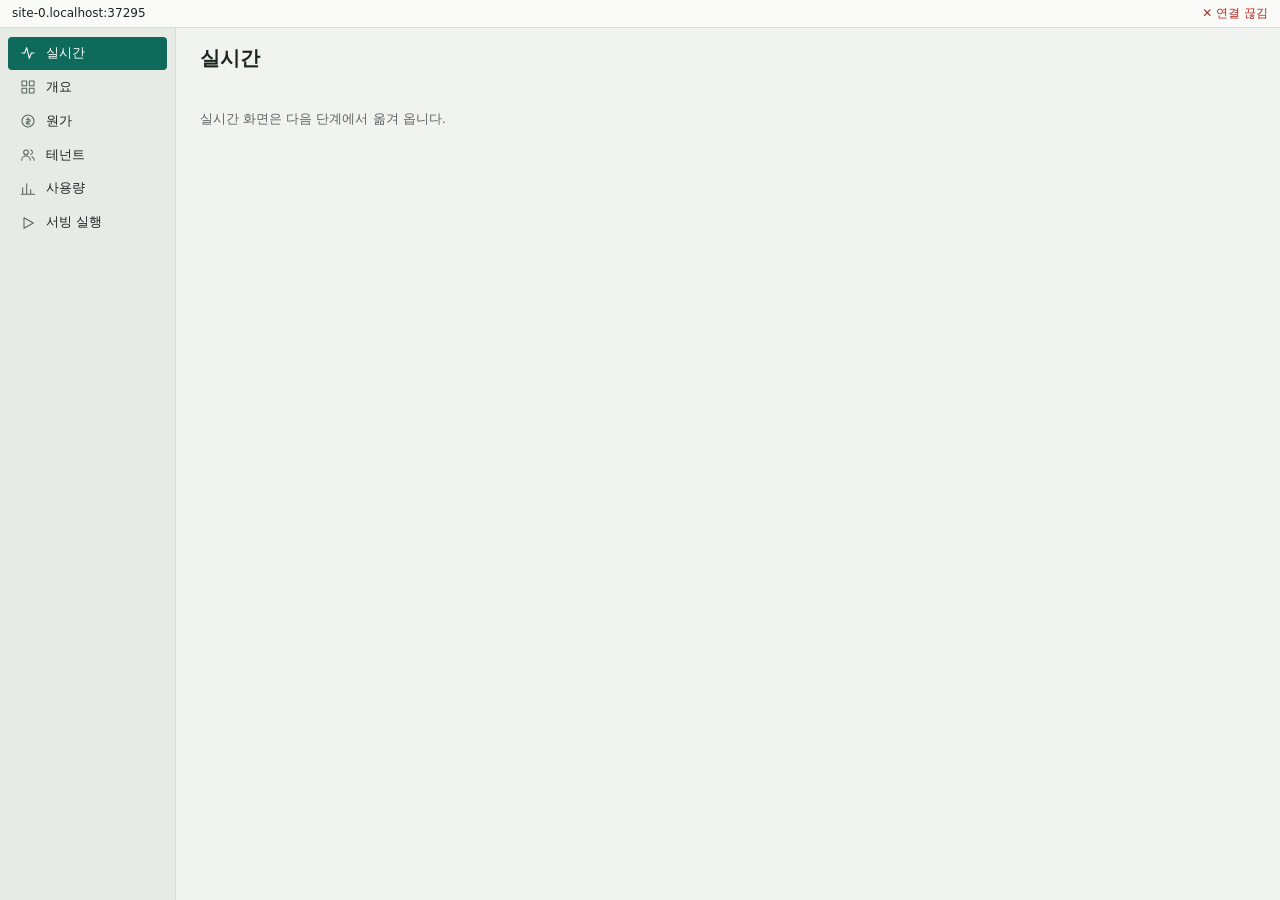
==== desktop/web/index.html @ 363f0474 "Add the desktop app skeleton and connection screen Co-Authored-By: Claude Opus 5.5 <noreply@anthropi" ====
<!doctype html>
<html lang="ko">
<head>
<meta charset="utf-8">
<meta name="viewport" content="width=device-width, initial-scale=1">
<title>ttalkkak 콘솔</title>
<link rel="stylesheet" href="app.css">
</head>
<body>
<div class="app">
  <header class="statusbar">
    <span class="server" id="server"></span>
    <span class="chip" id="chip" hidden></span>
    <span class="spacer"></span>
    <span class="conn" id="conn" data-state="warn">▲ 연결 확인 중</span>
  </header>
  <nav class="sidebar" id="nav" aria-label="화면"></nav>
  <main>
    <section class="panel" id="panel-live"><h1>실시간</h1><p class="empty">실시간 화면은 다음 단계에서 옮겨 옵니다.</p></section>
    <section class="panel" id="panel-overview" hidden><h1>개요</h1><p class="empty">다음 단계에서 옮겨 옵니다.</p></section>
    <section class="panel" id="panel-cost" hidden><h1>원가</h1><p class="empty">다음 단계에서 옮겨 옵니다.</p></section>
    <section class="panel" id="panel-tenants" hidden><h1>테넌트</h1><p class="empty">다음 단계에서 옮겨 옵니다.</p></section>
    <section class="panel" id="panel-usage" hidden><h1>사용량</h1><p class="empty">다음 단계에서 옮겨 옵니다.</p></section>
    <section class="panel" id="panel-runs" hidden><h1>서빙 실행</h1><p class="empty">다음 단계에서 옮겨 옵니다.</p></section>
  </main>
</div>
<script src="app.js"></script>
</body>
</html>
---- desktop/web/app.css ----
:root {
  color-scheme: light dark;
  --bg: #f1f3f0;
  --panel: #fafbf9;
  --side: #e7ebe6;
  --ink: #1b2421;
  --mut: #5a6661;
  --line: #d6dcd6;
  --line-strong: #b9c2bb;
  --accent: #0e6b5b;
  --accent-ink: #ffffff;
  --accent-soft: #dcece7;
  --ok: #1b7a3d;
  --warn: #8f5b00;
  --bad: #b3261e;
  --ok-soft: #e0f1e5;
  --warn-soft: #f6ead2;
  --bad-soft: #f8e1df;
  --sp-1: 4px;
  --sp-2: 8px;
  --sp-3: 12px;
  --sp-4: 16px;
  --sp-5: 24px;
  --radius: 4px;
  --font: system-ui, -apple-system, "Segoe UI", "Apple SD Gothic Neo", "Malgun Gothic",
    "Noto Sans KR", sans-serif;
  --mono: ui-monospace, "SF Mono", Menlo, Consolas, monospace;
  --fs-s: 12px;
  --fs-m: 13px;
  --fs-l: 16px;
  --fs-xl: 20px;
  --side-w: 176px;
  --status-h: 28px;
}
:root[data-theme="dark"] {
  color-scheme: dark;
}
@media (prefers-color-scheme: dark) {
  :root:not([data-theme="light"]) {
    --bg: #101413;
    --panel: #171c1b;
    --side: #0d1110;
    --ink: #dde4e0;
    --mut: #92a09a;
    --line: #28312e;
    --line-strong: #3a4742;
    --accent: #4fc4a9;
    --accent-ink: #06201a;
    --accent-soft: #15302a;
    --ok: #5cc47f;
    --warn: #e0a83c;
    --bad: #ff8a80;
    --ok-soft: #14301f;
    --warn-soft: #33270f;
    --bad-soft: #3a1b19;
  }
}
:root[data-theme="dark"] {
  --bg: #101413;
  --panel: #171c1b;
  --side: #0d1110;
  --ink: #dde4e0;
  --mut: #92a09a;
  --line: #28312e;
  --line-strong: #3a4742;
  --accent: #4fc4a9;
  --accent-ink: #06201a;
  --accent-soft: #15302a;
  --ok: #5cc47f;
  --warn: #e0a83c;
  --bad: #ff8a80;
  --ok-soft: #14301f;
  --warn-soft: #33270f;
  --bad-soft: #3a1b19;
}

* { box-sizing: border-box; }
html, body { height: 100%; }
body {
  margin: 0;
  background: var(--bg);
  color: var(--ink);
  font: var(--fs-m) / 1.45 var(--font);
  font-variant-numeric: tabular-nums;
  -webkit-font-smoothing: antialiased;
}
:focus-visible { outline: 2px solid var(--accent); outline-offset: 1px; }
.num { text-align: right; font-variant-numeric: tabular-nums; }

.app { display: grid; grid-template-columns: var(--side-w) 1fr; grid-template-rows: var(--status-h) 1fr; height: 100vh; }
.statusbar {
  grid-column: 1 / -1; display: flex; align-items: center; gap: var(--sp-3);
  padding: 0 var(--sp-3); border-bottom: 1px solid var(--line); background: var(--panel);
  font-size: var(--fs-s); color: var(--mut); white-space: nowrap; overflow: hidden;
}
.statusbar .server { color: var(--ink); overflow: hidden; text-overflow: ellipsis; }
.statusbar .spacer { flex: 1; }
.conn { display: inline-flex; align-items: center; gap: var(--sp-1); }
.conn[data-state="ok"] { color: var(--ok); }
.conn[data-state="warn"] { color: var(--warn); }
.conn[data-state="bad"] { color: var(--bad); }
.chip {
  display: inline-flex; align-items: center; gap: 6px; padding: 1px var(--sp-2);
  border: 1px solid var(--line-strong); border-radius: var(--radius); color: var(--ink);
}
.chip .slots { display: inline-flex; gap: 2px; }
.chip .slots i { width: 7px; height: 7px; border-radius: 1px; background: var(--accent); }
.chip[hidden] { display: none; }

.sidebar { background: var(--side); border-right: 1px solid var(--line); padding: var(--sp-2) 0; overflow-y: auto; }
.sidebar a {
  display: flex; align-items: center; gap: 10px; padding: 7px var(--sp-3); margin: 1px var(--sp-2);
  color: var(--ink); text-decoration: none; border-radius: var(--radius);
}
.sidebar a svg { width: 16px; height: 16px; flex: none; stroke: currentColor; fill: none; stroke-width: 1.6; stroke-linecap: round; stroke-linejoin: round; color: var(--mut); }
.sidebar a:hover { background: var(--accent-soft); }
.sidebar a[aria-current="page"] { background: var(--accent); color: var(--accent-ink); }
.sidebar a[aria-current="page"] svg { color: var(--accent-ink); }

main { overflow: auto; padding: var(--sp-4) var(--sp-5); }
main h1 { margin: 0 0 var(--sp-3); font-size: var(--fs-xl); font-weight: 600; }
.panel[hidden] { display: none; }
.card { background: var(--panel); border: 1px solid var(--line); border-radius: var(--radius); padding: var(--sp-3) var(--sp-4); }
.empty { color: var(--mut); padding: var(--sp-5) 0; }

.btn {
  font: inherit; padding: 5px var(--sp-3); border-radius: var(--radius); cursor: pointer;
  border: 1px solid var(--line-strong); background: var(--panel); color: var(--ink);
}
.btn.primary { background: var(--accent); color: var(--accent-ink); border-color: var(--accent); }
.btn:disabled { opacity: .55; cursor: default; }

.badge { display: inline-flex; align-items: center; gap: var(--sp-1); padding: 0 6px; border-radius: var(--radius); font-size: var(--fs-s); }
.badge.ok { color: var(--ok); background: var(--ok-soft); }
.badge.warn { color: var(--warn); background: var(--warn-soft); }
.badge.bad { color: var(--bad); background: var(--bad-soft); }

.connect-wrap { min-height: 100vh; display: grid; place-items: center; padding: var(--sp-4); }
.connect { width: min(420px, 100%); }
.connect h1 { margin: 0 0 var(--sp-1); font-size: var(--fs-xl); }
.connect p { margin: 0 0 var(--sp-4); color: var(--mut); }
.field { display: block; margin-bottom: var(--sp-3); }
.field span { display: block; font-size: var(--fs-s); color: var(--mut); margin-bottom: var(--sp-1); }
.field input {
  width: 100%; font: inherit; padding: 6px var(--sp-2); color: var(--ink); background: var(--bg);
  border: 1px solid var(--line-strong); border-radius: var(--radius);
}
.field input.mono { font-family: var(--mono); }
.errbox { margin: 0 0 var(--sp-3); padding: var(--sp-2) var(--sp-3); border-radius: var(--radius); background: var(--bad-soft); color: var(--bad); }
.errbox[hidden] { display: none; }
.hint { font-size: var(--fs-s); color: var(--mut); margin-top: var(--sp-3); }
.warnbox { margin: 0 0 var(--sp-3); padding: var(--sp-2) var(--sp-3); border-radius: var(--radius); background: var(--warn-soft); color: var(--warn); }

@media (max-width: 720px) {
  .app { grid-template-columns: 56px 1fr; }
  .sidebar a span { display: none; }
  main { padding: var(--sp-3); }
}
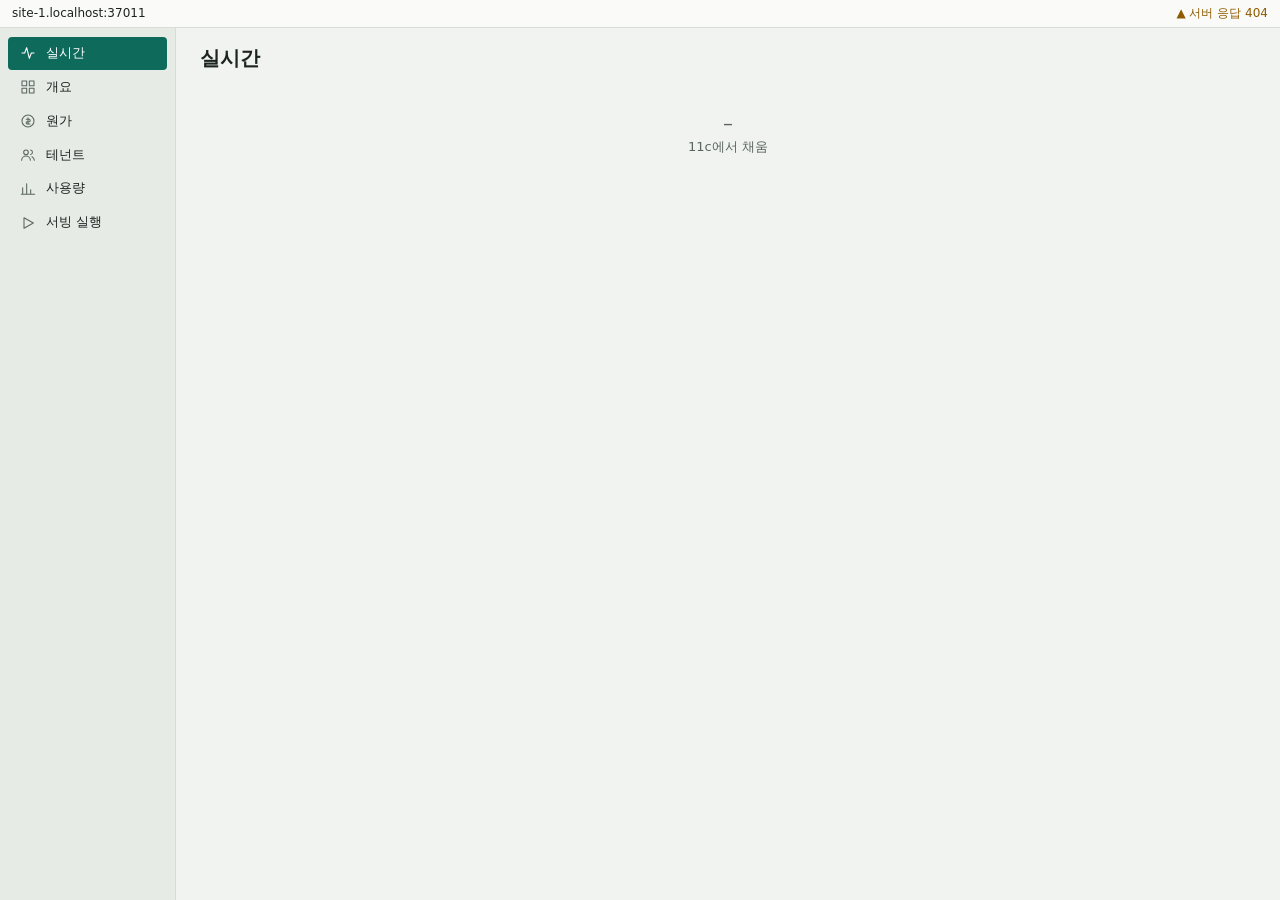
==== commit 51f8ed96: "Port the console tabs into the desktop app shell Co-Authored-By: Claude Opus 5.5 <noreply@anthropic." ====
--- a/desktop/web/index.html
+++ b/desktop/web/index.html
@@ -16,12 +16,72 @@
   </header>
   <nav class="sidebar" id="nav" aria-label="화면"></nav>
   <main>
-    <section class="panel" id="panel-live"><h1>실시간</h1><p class="empty">실시간 화면은 다음 단계에서 옮겨 옵니다.</p></section>
-    <section class="panel" id="panel-overview" hidden><h1>개요</h1><p class="empty">다음 단계에서 옮겨 옵니다.</p></section>
-    <section class="panel" id="panel-cost" hidden><h1>원가</h1><p class="empty">다음 단계에서 옮겨 옵니다.</p></section>
-    <section class="panel" id="panel-tenants" hidden><h1>테넌트</h1><p class="empty">다음 단계에서 옮겨 옵니다.</p></section>
-    <section class="panel" id="panel-usage" hidden><h1>사용량</h1><p class="empty">다음 단계에서 옮겨 옵니다.</p></section>
-    <section class="panel" id="panel-runs" hidden><h1>서빙 실행</h1><p class="empty">다음 단계에서 옮겨 옵니다.</p></section>
+    <section class="panel" id="panel-live"><h1>실시간</h1><div class="empty-state">11c에서 채움</div></section>
+
+    <section class="panel" id="panel-overview" hidden>
+      <h1>개요</h1>
+      <div class="card"><header><h2>클러스터 파드 상태</h2><p>ttalkkak 네임스페이스</p></header>
+        <div id="ov-msg"></div>
+        <div class="tablewrap"><table><thead><tr><th>파드</th><th class="num">준비</th><th class="num">재시작</th><th>상태</th></tr></thead><tbody id="ov-rows"></tbody></table></div>
+      </div>
+    </section>
+
+    <section class="panel" id="panel-cost" hidden>
+      <h1>원가</h1>
+      <div class="card"><header><h2>원가와 권장 가격</h2><p><code>ttalkkak ops cost --run &lt;id&gt;</code> 결과 (추정)</p></header>
+        <div class="row"><select id="cost-run" class="grow" aria-label="run"></select><button class="btn primary" id="cost-load">보기</button></div>
+        <div id="cost-out"></div>
+      </div>
+    </section>
+
+    <section class="panel" id="panel-tenants" hidden>
+      <h1>테넌트</h1>
+      <div class="card"><header><h2>테넌트와 API 키</h2><p>키 원문은 발급할 때 한 번만 보입니다</p></header>
+        <div class="row"><input id="t-id" placeholder="id (소문자·숫자·-)" aria-label="id"><input id="t-name" class="grow" placeholder="이름" aria-label="이름"><button class="btn primary" id="t-add">추가</button></div>
+        <div id="t-msg"></div>
+        <div class="tablewrap"><table><thead><tr><th>id</th><th>이름</th><th class="num">분당 토큰</th><th>캐시</th><th>활성 키</th><th></th></tr></thead><tbody id="t-rows"></tbody></table></div>
+      </div>
+    </section>
+
+    <section class="panel" id="panel-usage" hidden>
+      <h1>사용량</h1>
+      <div class="card"><header><h2>사용량과 청구 (추정)</h2><p>게이트웨이 접근 로그 집계, 기간은 [시작, 끝)</p></header>
+        <div class="row"><input type="date" id="u-from" aria-label="시작"><input type="date" id="u-to" aria-label="끝"><select id="u-run" aria-label="run"></select><button class="btn primary" id="u-load">집계</button><button class="btn secondary" id="u-csv">CSV</button></div>
+        <div id="u-msg"></div>
+        <div class="tablewrap"><table><thead><tr><th>테넌트</th><th>모델</th><th class="num">요청</th><th class="num">입력</th><th class="num">캐시 입력</th><th class="num">출력</th><th class="num">금액(원)</th></tr></thead><tbody id="u-rows"></tbody></table></div>
+      </div>
+    </section>
+
+    <section class="panel" id="panel-runs" hidden>
+      <h1>서빙 실행</h1>
+      <p class="mut">모델을 고르면 GPU에 맞는 엔진 설정 후보를 만들고, 실제로 띄워 정확도·처리량·에이전트 준비 상태를 잰 뒤 하나를 고릅니다. <span id="gpu"></span></p>
+      <div class="card"><header><h2>1. 모델 선택</h2><p>Hugging Face에서 검색하거나 ID를 직접 입력합니다. NIM 모델은 <code>nim:</code>으로 시작합니다.</p></header>
+        <form id="search" class="row"><input id="q" class="grow" placeholder="HF 모델 검색 (예: Qwen2.5 Instruct)" aria-label="모델 검색"><button class="btn secondary">검색</button></form>
+        <div id="models-err"></div>
+        <div class="tablewrap"><table id="models"><thead><tr><th>모델</th><th class="num">다운로드</th><th class="num">가중치</th><th>이 GPU</th></tr></thead>
+          <tbody><tr><td colspan="4" class="mut">검색어를 입력하세요</td></tr></tbody></table></div>
+        <div class="row" style="margin-top:12px"><span class="mut">선택한 모델</span><input id="model" class="grow" placeholder="org/model 또는 nim:..." aria-label="선택한 모델"></div>
+      </div>
+      <div class="card"><header><h2>2. skill 선택</h2><p>에이전트에 붙일 도구입니다. 모델이 tool calling·structured output을 제대로 하는지도 함께 검사합니다.</p></header>
+        <div class="tiles" id="skills"></div>
+      </div>
+      <div class="card"><header><h2>3. 실행</h2><p>후보마다 엔진을 띄우고 검증합니다. 한 번에 하나의 run만 실행합니다.</p></header>
+        <div class="row"><button class="btn primary" id="run">딸깍 실행</button></div>
+        <div id="run-msg"></div>
+        <div class="steps" id="steps"></div>
+      </div>
+      <div class="card"><header><h2>4. 결과</h2><p>최근 run 10개. 누르면 리포트를 봅니다.</p></header>
+        <div class="runs" id="runs"></div>
+        <pre id="report" hidden></pre>
+        <div id="export" hidden style="margin-top:12px">
+          <div class="row">
+            <select id="target" aria-label="내보내기 대상"><option>k8s</option><option>kserve</option><option>llmd</option><option>dynamo</option></select>
+            <input id="image" class="grow" placeholder="이미지 (dynamo는 필수)" aria-label="이미지"><button class="btn secondary" id="do-export">내보내기</button>
+          </div>
+          <div id="export-msg"></div>
+        </div>
+      </div>
+    </section>
   </main>
 </div>
 <script src="app.js"></script>
--- a/desktop/web/app.css
+++ b/desktop/web/app.css
@@ -32,11 +32,8 @@
   --side-w: 176px;
   --status-h: 28px;
 }
-:root[data-theme="dark"] {
-  color-scheme: dark;
-}
 @media (prefers-color-scheme: dark) {
-  :root:not([data-theme="light"]) {
+  :root {
     --bg: #101413;
     --panel: #171c1b;
     --side: #0d1110;
@@ -54,24 +51,6 @@
     --warn-soft: #33270f;
     --bad-soft: #3a1b19;
   }
-}
-:root[data-theme="dark"] {
-  --bg: #101413;
-  --panel: #171c1b;
-  --side: #0d1110;
-  --ink: #dde4e0;
-  --mut: #92a09a;
-  --line: #28312e;
-  --line-strong: #3a4742;
-  --accent: #4fc4a9;
-  --accent-ink: #06201a;
-  --accent-soft: #15302a;
-  --ok: #5cc47f;
-  --warn: #e0a83c;
-  --bad: #ff8a80;
-  --ok-soft: #14301f;
-  --warn-soft: #33270f;
-  --bad-soft: #3a1b19;
 }
 
 * { box-sizing: border-box; }
@@ -156,3 +135,63 @@
   .sidebar a span { display: none; }
   main { padding: var(--sp-3); }
 }
+
+/* components */
+h2 { font-size: var(--fs-l); margin: 0; font-weight: 600; }
+.card + .card, .card + .tablewrap { margin-top: var(--sp-3); }
+.card > header { margin: calc(var(--sp-1) * -1) 0 var(--sp-3); }
+.card > header p { margin: 2px 0 0; color: var(--mut); font-size: var(--fs-s); }
+.row { display: flex; gap: var(--sp-2); align-items: center; flex-wrap: wrap; }
+.grow { flex: 1; min-width: 200px; }
+.mut { color: var(--mut); }
+code { font-family: var(--mono); font-size: var(--fs-s); background: var(--bg); border: 1px solid var(--line); border-radius: var(--radius); padding: 0 4px; }
+input, select { font: inherit; padding: 5px var(--sp-2); color: var(--ink); background: var(--bg); border: 1px solid var(--line-strong); border-radius: var(--radius); min-width: 0; }
+.btn.secondary { background: var(--panel); }
+.btn.danger { background: var(--bad-soft); color: var(--bad); border-color: var(--bad); }
+.btn.small { padding: 2px var(--sp-2); font-size: var(--fs-s); }
+.badge.mut { color: var(--mut); background: var(--bg); }
+.tablewrap { max-height: 380px; overflow: auto; border: 1px solid var(--line); border-radius: var(--radius); margin-top: var(--sp-3); background: var(--panel); }
+table { width: 100%; border-collapse: collapse; }
+thead th { position: sticky; top: 0; background: var(--side); text-align: left; font-weight: 600; padding: 6px var(--sp-3); border-bottom: 1px solid var(--line-strong); white-space: nowrap; }
+td { padding: 6px var(--sp-3); border-bottom: 1px solid var(--line); }
+th.num, td.num { text-align: right; }
+tbody tr[data-id] { cursor: pointer; }
+tbody tr[data-id]:hover td { background: var(--accent-soft); }
+tbody tr.sel td { background: var(--accent-soft); }
+tbody tr.sel td:first-child { box-shadow: inset 3px 0 var(--accent); }
+.errbox.inline { margin: var(--sp-3) 0 0; }
+.okbox { margin: var(--sp-3) 0 0; padding: var(--sp-2) var(--sp-3); border-radius: var(--radius); background: var(--ok-soft); color: var(--ok); }
+.infobox { margin: var(--sp-3) 0 0; padding: var(--sp-2) var(--sp-3); border-radius: var(--radius); background: var(--accent-soft); }
+.okbox:empty, .infobox:empty, .errbox:empty { display: none; }
+.kv { display: grid; grid-template-columns: repeat(auto-fit, minmax(170px, 1fr)); gap: var(--sp-3); }
+.kv div { border: 1px solid var(--line); border-radius: var(--radius); padding: var(--sp-2) var(--sp-3); background: var(--panel); }
+.kv b { display: block; font-size: var(--fs-xl); font-weight: 600; }
+.tiles { display: grid; grid-template-columns: repeat(auto-fill, minmax(230px, 1fr)); gap: var(--sp-3); }
+.tile { border: 1px solid var(--line-strong); border-radius: var(--radius); padding: var(--sp-2) var(--sp-3); display: block; cursor: pointer; }
+.tile:has(input:checked) { border-color: var(--accent); background: var(--accent-soft); }
+.tile p { margin: var(--sp-1) 0 0; color: var(--mut); }
+.tag { display: inline-block; font-size: var(--fs-s); padding: 0 6px; border: 1px solid var(--line); border-radius: var(--radius); color: var(--mut); margin: 4px 4px 0 0; }
+.steps { display: flex; flex-wrap: wrap; gap: var(--sp-2); margin-top: var(--sp-3); }
+.steps span { padding: 2px var(--sp-2); border: 1px solid var(--line); border-radius: var(--radius); color: var(--mut); }
+.steps span.ok { color: var(--ok); }
+.steps span.cur { color: var(--accent); border-color: var(--accent); }
+.runs { display: flex; flex-direction: column; gap: var(--sp-1); }
+.runs .btn { text-align: left; display: flex; justify-content: space-between; gap: var(--sp-3); }
+.runs .btn.cur { border-color: var(--accent); background: var(--accent-soft); }
+pre { white-space: pre-wrap; background: var(--bg); border: 1px solid var(--line); border-radius: var(--radius); padding: var(--sp-3); overflow-x: auto; font: var(--fs-s) / 1.5 var(--mono); margin: var(--sp-3) 0 0; }
+.secret { font-family: var(--mono); word-break: break-all; background: var(--bg); border: 1px solid var(--line-strong); border-radius: var(--radius); padding: var(--sp-3); }
+[hidden] { display: none !important; }
+
+.modal { position: fixed; inset: 0; background: rgba(0, 0, 0, .45); display: grid; place-items: center; padding: var(--sp-4); z-index: 10; }
+.modal .card { width: min(520px, 100%); background: var(--panel); }
+.modal h2 { margin-bottom: var(--sp-2); }
+.modal p { margin: 0 0 var(--sp-4); }
+.modal .actions { display: flex; justify-content: flex-end; gap: var(--sp-2); }
+.toasts { position: fixed; right: var(--sp-4); bottom: var(--sp-4); display: flex; flex-direction: column; gap: var(--sp-2); z-index: 20; }
+.toast { padding: var(--sp-2) var(--sp-3); border-radius: var(--radius); border: 1px solid var(--line-strong); background: var(--panel); max-width: 360px; }
+.toast.ok { color: var(--ok); border-color: var(--ok); }
+.toast.bad { color: var(--bad); border-color: var(--bad); }
+.skeleton { display: block; height: 12px; border-radius: var(--radius); background: var(--line); opacity: .7; }
+.skeleton + .skeleton { margin-top: var(--sp-2); }
+.empty-state { text-align: center; color: var(--mut); padding: var(--sp-5) var(--sp-3); }
+.empty-state::before { content: "–"; display: block; font-size: var(--fs-xl); }
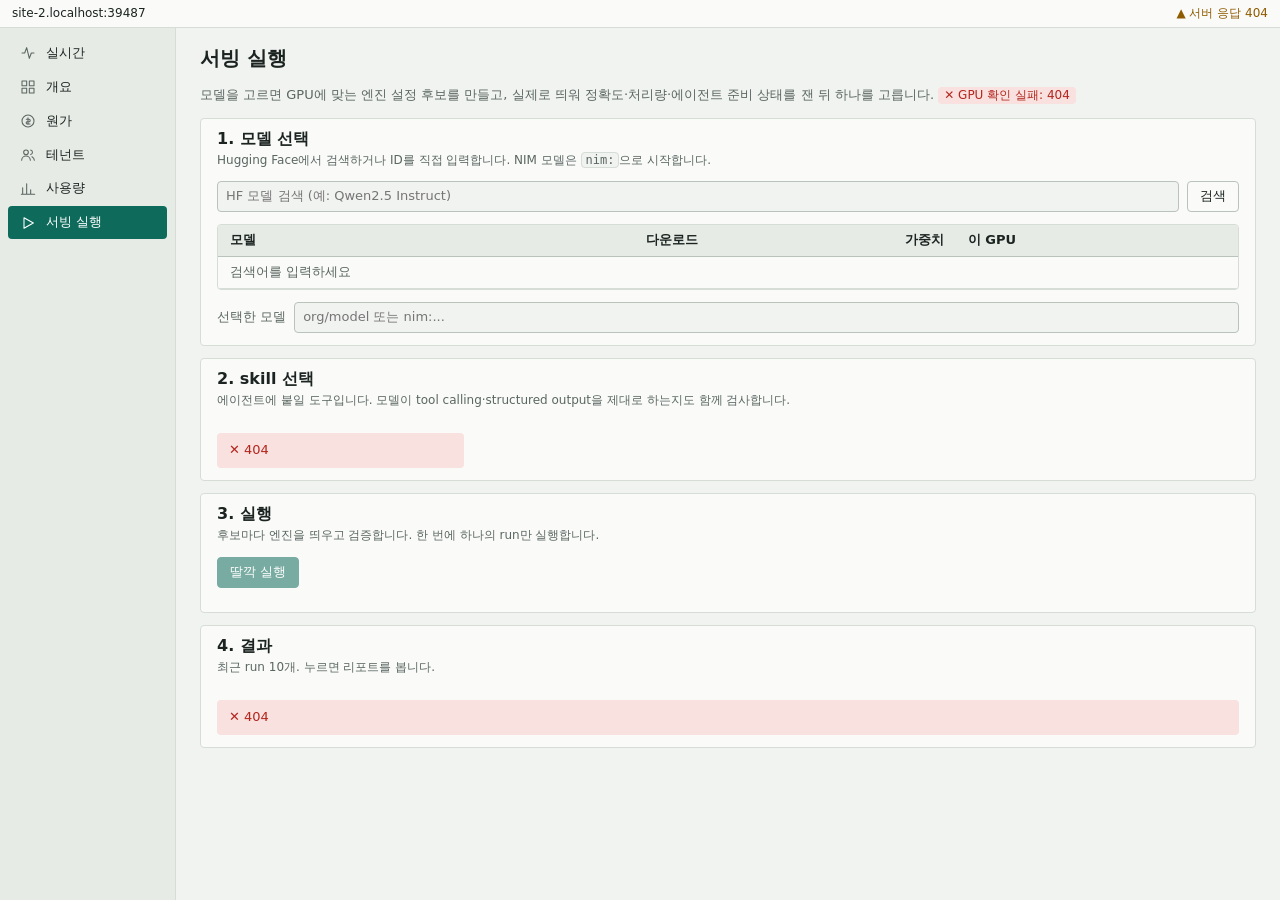
==== commit 0c66c254: "Fix console port review findings Co-Authored-By: Claude Opus 5.5 <noreply@anthropic.com>" ====
--- a/desktop/web/index.html
+++ b/desktop/web/index.html
@@ -16,7 +16,7 @@
   </header>
   <nav class="sidebar" id="nav" aria-label="화면"></nav>
   <main>
-    <section class="panel" id="panel-live"><h1>실시간</h1><div class="empty-state">11c에서 채움</div></section>
+    <section class="panel" id="panel-live" hidden><h1>실시간</h1><div class="empty-state">실시간 화면은 준비 중입니다</div></section>
 
     <section class="panel" id="panel-overview" hidden>
       <h1>개요</h1>
@@ -47,12 +47,11 @@
       <h1>사용량</h1>
       <div class="card"><header><h2>사용량과 청구 (추정)</h2><p>게이트웨이 접근 로그 집계, 기간은 [시작, 끝)</p></header>
         <div class="row"><input type="date" id="u-from" aria-label="시작"><input type="date" id="u-to" aria-label="끝"><select id="u-run" aria-label="run"></select><button class="btn primary" id="u-load">집계</button><button class="btn secondary" id="u-csv">CSV</button></div>
-        <div id="u-msg"></div>
         <div class="tablewrap"><table><thead><tr><th>테넌트</th><th>모델</th><th class="num">요청</th><th class="num">입력</th><th class="num">캐시 입력</th><th class="num">출력</th><th class="num">금액(원)</th></tr></thead><tbody id="u-rows"></tbody></table></div>
       </div>
     </section>
 
-    <section class="panel" id="panel-runs" hidden>
+    <section class="panel" id="panel-runs">
       <h1>서빙 실행</h1>
       <p class="mut">모델을 고르면 GPU에 맞는 엔진 설정 후보를 만들고, 실제로 띄워 정확도·처리량·에이전트 준비 상태를 잰 뒤 하나를 고릅니다. <span id="gpu"></span></p>
       <div class="card"><header><h2>1. 모델 선택</h2><p>Hugging Face에서 검색하거나 ID를 직접 입력합니다. NIM 모델은 <code>nim:</code>으로 시작합니다.</p></header>
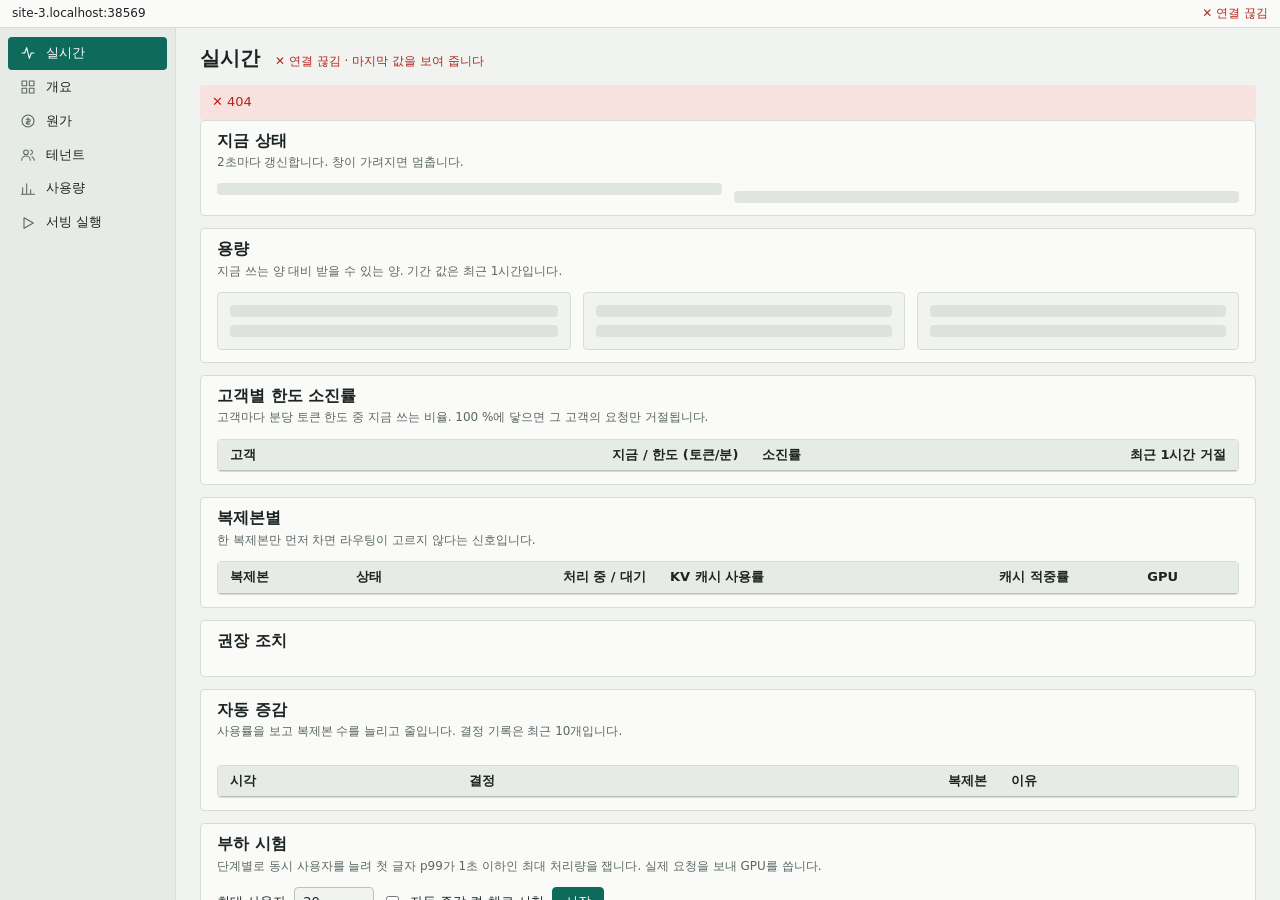
==== commit 98e9a770: "Add the live capacity screen to the desktop app Co-Authored-By: Claude Opus 5.5 <noreply@anthropic.c" ====
--- a/desktop/web/index.html
+++ b/desktop/web/index.html
@@ -16,7 +16,39 @@
   </header>
   <nav class="sidebar" id="nav" aria-label="화면"></nav>
   <main>
-    <section class="panel" id="panel-live" hidden><h1>실시간</h1><div class="empty-state">실시간 화면은 준비 중입니다</div></section>
+    <section class="panel" id="panel-live" hidden>
+      <h1>실시간 <span class="stale" id="live-stale" hidden></span></h1>
+      <div id="live-msg"></div>
+      <div class="card"><header><h2>지금 상태</h2><p>2초마다 갱신합니다. 창이 가려지면 멈춥니다.</p></header>
+        <div class="kv" id="live-head"><span class="skeleton"></span><span class="skeleton"></span></div><div id="live-head-err"></div></div>
+      <div class="card"><header><h2>용량</h2><p>지금 쓰는 양 대비 받을 수 있는 양. 기간 값은 최근 1시간입니다.</p></header>
+        <div class="grid3">
+          <div class="d" id="live-gauge"><span class="skeleton"></span><span class="skeleton"></span></div>
+          <div class="d" id="live-period"><span class="skeleton"></span><span class="skeleton"></span></div>
+          <div class="d" id="live-signals"><span class="skeleton"></span><span class="skeleton"></span></div>
+        </div></div>
+      <div class="card"><header><h2>고객별 한도 소진률</h2><p>고객마다 분당 토큰 한도 중 지금 쓰는 비율. 100 %에 닿으면 그 고객의 요청만 거절됩니다.</p></header>
+        <div id="live-tenants-err"></div>
+        <div class="tablewrap"><table><thead><tr><th>고객</th><th class="num">지금 / 한도 (토큰/분)</th><th>소진률</th><th class="num">최근 1시간 거절</th></tr></thead><tbody id="live-tenants"></tbody></table></div></div>
+      <div class="card"><header><h2>복제본별</h2><p>한 복제본만 먼저 차면 라우팅이 고르지 않다는 신호입니다.</p></header>
+        <div id="live-replicas-err"></div>
+        <div class="tablewrap"><table><thead><tr><th>복제본</th><th>상태</th><th class="num">처리 중 / 대기</th><th>KV 캐시 사용률</th><th class="num">캐시 적중률</th><th class="num">GPU</th><th></th></tr></thead><tbody id="live-replicas"></tbody></table></div></div>
+      <div class="card"><header><h2>권장 조치</h2></header><div id="live-recs"></div></div>
+      <div class="card"><header><h2>자동 증감</h2><p>사용률을 보고 복제본 수를 늘리고 줄입니다. 결정 기록은 최근 10개입니다.</p></header>
+        <div id="live-auto-err"></div>
+        <div class="row" id="live-auto"></div>
+        <div class="tablewrap"><table><thead><tr><th>시각</th><th>결정</th><th class="num">복제본</th><th>이유</th></tr></thead><tbody id="live-decisions"></tbody></table></div></div>
+      <div class="card" id="lt-card"><header><h2>부하 시험</h2><p>단계별로 동시 사용자를 늘려 첫 글자 p99가 1초 이하인 최대 처리량을 잽니다. 실제 요청을 보내 GPU를 씁니다.</p></header>
+        <div class="row">
+          <label class="row">최대 사용자 <input id="lt-users" type="number" min="1" max="100" value="20" style="width:80px" aria-label="최대 사용자"></label>
+          <label class="row"><input id="lt-auto" type="checkbox"> 자동 증감 켠 채로 시험</label>
+          <button class="btn primary" id="lt-start">시작</button>
+        </div>
+        <div id="lt-msg"></div>
+        <div id="lt-progress"></div>
+        <div id="lt-chart"></div>
+        <div id="lt-list"></div></div>
+    </section>
 
     <section class="panel" id="panel-overview" hidden>
       <h1>개요</h1>
--- a/desktop/web/app.css
+++ b/desktop/web/app.css
@@ -31,6 +31,10 @@
   --fs-xl: 20px;
   --side-w: 176px;
   --status-h: 28px;
+  --c1: #0e6b5b;
+  --c2: #7a4cc2;
+  --c3: #c24f8a;
+  --c4: #2f6fb5;
 }
 @media (prefers-color-scheme: dark) {
   :root {
@@ -50,6 +54,10 @@
     --ok-soft: #14301f;
     --warn-soft: #33270f;
     --bad-soft: #3a1b19;
+    --c1: #4fc4a9;
+    --c2: #b79cf0;
+    --c3: #f08cb9;
+    --c4: #7fb2ee;
   }
 }
 
@@ -195,3 +203,43 @@
 .skeleton + .skeleton { margin-top: var(--sp-2); }
 .empty-state { text-align: center; color: var(--mut); padding: var(--sp-5) var(--sp-3); }
 .empty-state::before { content: "–"; display: block; font-size: var(--fs-xl); }
+
+/* live */
+.grid3 { display: grid; grid-template-columns: 1.1fr 1fr 1fr; gap: var(--sp-3); }
+@media (max-width: 1100px) { .grid3 { grid-template-columns: 1fr; } }
+.d { border: 1px solid var(--line); border-radius: var(--radius); padding: var(--sp-3); background: var(--bg); min-width: 0; }
+.d .lab { font-weight: 600; margin-bottom: var(--sp-2); }
+.d .cap { color: var(--mut); font-size: var(--fs-s); line-height: 1.55; }
+.d .cap b { color: var(--ink); }
+.d .row { flex-wrap: nowrap; align-items: center; }
+.k { display: flex; gap: var(--sp-4); margin-top: var(--sp-2); flex-wrap: wrap; }
+.k div { font-size: var(--fs-s); color: var(--mut); }
+.k b { display: block; font-size: var(--fs-xl); color: var(--ink); font-weight: 600; }
+.stale { font-size: var(--fs-s); font-weight: 400; color: var(--bad); margin-left: var(--sp-2); }
+.chart { width: 100%; height: auto; display: block; }
+.chart text { fill: var(--mut); font-size: 10px; font-family: var(--font); }
+.chart .axis { stroke: var(--line-strong); stroke-width: 1; }
+.chart .grid { stroke: var(--line); stroke-width: 1; }
+.chart .edge { stroke: var(--bad); stroke-width: 1; stroke-dasharray: 4 3; }
+.chart text.edge-t { fill: var(--bad); }
+.chart .ln { fill: none; stroke: var(--accent); stroke-width: 2; stroke-linejoin: round; }
+.gauge { width: 150px; height: 150px; flex: none; }
+.gauge .track { fill: none; stroke: var(--line); stroke-width: 16; }
+.gauge .fill { fill: none; stroke-width: 16; }
+.gauge .fill.ok { stroke: var(--accent); }
+.gauge .fill.warn { stroke: var(--warn); }
+.gauge .fill.bad { stroke: var(--bad); }
+.gauge text { fill: var(--ink); font-family: var(--font); }
+.bar { height: 10px; min-width: 80px; background: var(--line); border-radius: 5px; overflow: hidden; }
+.bar i { display: block; height: 100%; background: var(--accent); }
+.bar.warn i { background: var(--warn); }
+.bar.bad i { background: var(--bad); }
+.barcell { display: flex; align-items: center; gap: var(--sp-2); }
+.barcell .bar { flex: 1; }
+.barcell span { min-width: 64px; text-align: right; }
+.legend { display: flex; flex-wrap: wrap; gap: var(--sp-3); margin: var(--sp-2) 0; font-size: var(--fs-s); color: var(--mut); }
+.legend svg { width: 28px; height: 8px; vertical-align: middle; margin-right: 4px; }
+.legend path { fill: none; stroke-width: 2; }
+.recs { display: flex; flex-direction: column; gap: var(--sp-2); }
+.recs .row { justify-content: space-between; flex-wrap: nowrap; }
+.switch[aria-checked="true"] { background: var(--accent); color: var(--accent-ink); border-color: var(--accent); }
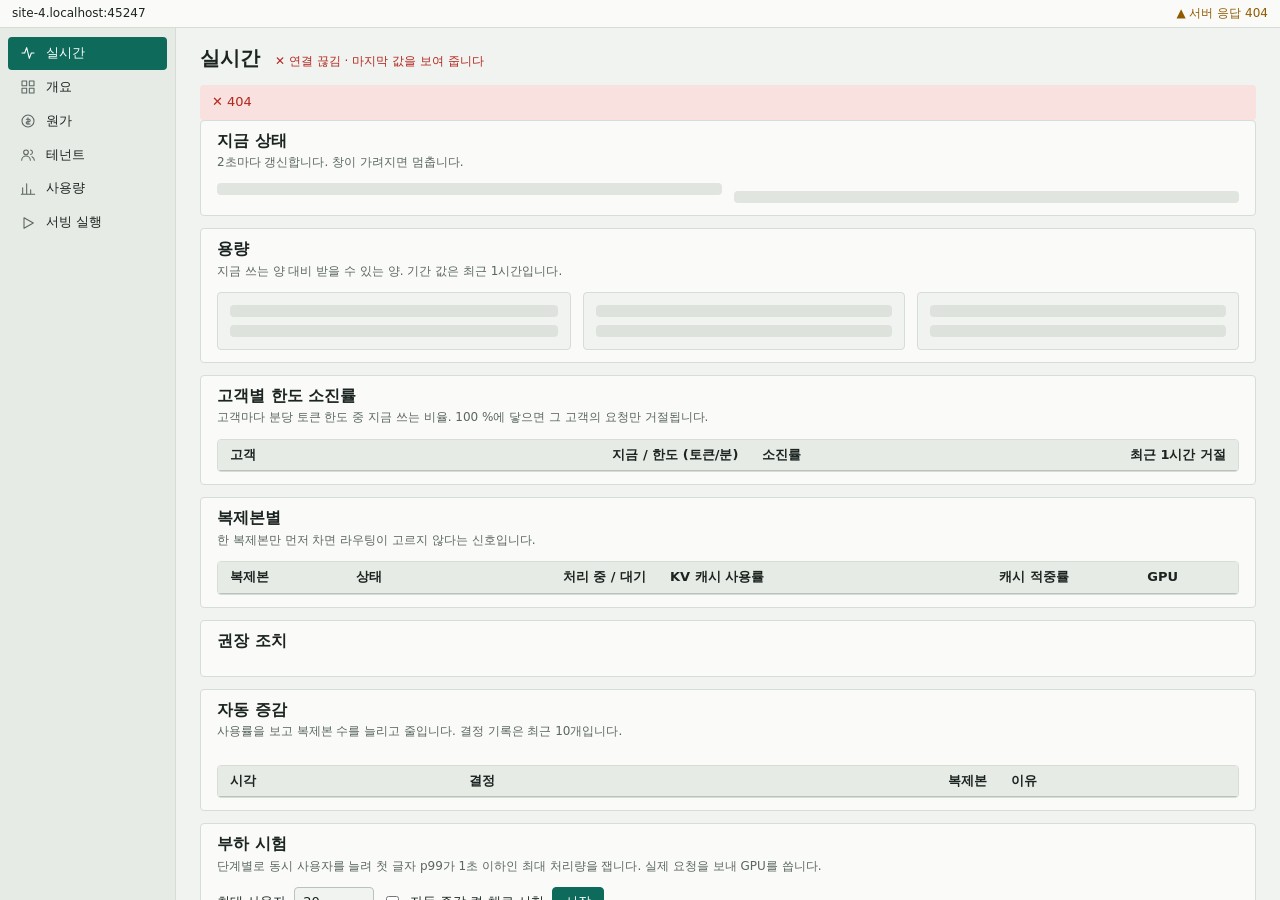
==== commit a82debe9: "Add the ttalkkak desktop console app Co-Authored-By: Claude Opus 5.5 <noreply@anthropic.com>" ====
--- a/desktop/web/index.html
+++ b/desktop/web/index.html
@@ -19,6 +19,7 @@
     <section class="panel" id="panel-live" hidden>
       <h1>실시간 <span class="stale" id="live-stale" hidden></span></h1>
       <div id="live-msg"></div>
+      <label class="row" id="notif-row" hidden><input type="checkbox" id="notif"> 알림 — 자동 증감 결정과 429 거절 급증을 운영체제 알림으로 알립니다</label>
       <div class="card"><header><h2>지금 상태</h2><p>2초마다 갱신합니다. 창이 가려지면 멈춥니다.</p></header>
         <div class="kv" id="live-head"><span class="skeleton"></span><span class="skeleton"></span></div><div id="live-head-err"></div></div>
       <div class="card"><header><h2>용량</h2><p>지금 쓰는 양 대비 받을 수 있는 양. 기간 값은 최근 1시간입니다.</p></header>
@@ -115,6 +116,7 @@
     </section>
   </main>
 </div>
+<script src="notify.js"></script>
 <script src="app.js"></script>
 </body>
 </html>
--- a/desktop/web/app.css
+++ b/desktop/web/app.css
@@ -219,7 +219,6 @@
 .chart { width: 100%; height: auto; display: block; }
 .chart text { fill: var(--mut); font-size: 10px; font-family: var(--font); }
 .chart .axis { stroke: var(--line-strong); stroke-width: 1; }
-.chart .grid { stroke: var(--line); stroke-width: 1; }
 .chart .edge { stroke: var(--bad); stroke-width: 1; stroke-dasharray: 4 3; }
 .chart text.edge-t { fill: var(--bad); }
 .chart .ln { fill: none; stroke: var(--accent); stroke-width: 2; stroke-linejoin: round; }
@@ -240,6 +239,4 @@
 .legend { display: flex; flex-wrap: wrap; gap: var(--sp-3); margin: var(--sp-2) 0; font-size: var(--fs-s); color: var(--mut); }
 .legend svg { width: 28px; height: 8px; vertical-align: middle; margin-right: 4px; }
 .legend path { fill: none; stroke-width: 2; }
-.recs { display: flex; flex-direction: column; gap: var(--sp-2); }
-.recs .row { justify-content: space-between; flex-wrap: nowrap; }
 .switch[aria-checked="true"] { background: var(--accent); color: var(--accent-ink); border-color: var(--accent); }
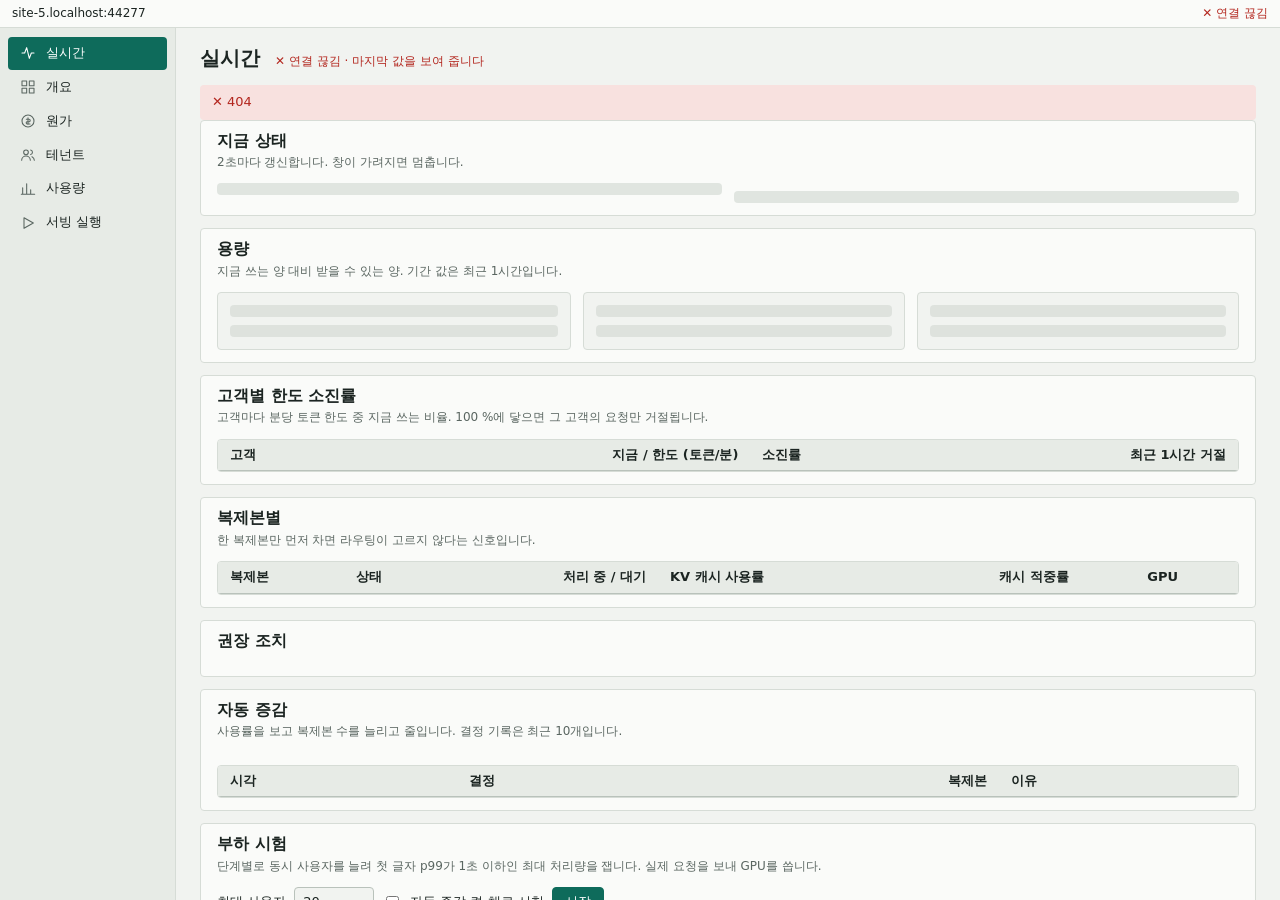
==== commit 08534347: "Fix desktop notification review findings Co-Authored-By: Claude Opus 5.5 <noreply@anthropic.com>" ====
--- a/desktop/web/index.html
+++ b/desktop/web/index.html
@@ -19,7 +19,7 @@
     <section class="panel" id="panel-live" hidden>
       <h1>실시간 <span class="stale" id="live-stale" hidden></span></h1>
       <div id="live-msg"></div>
-      <label class="row" id="notif-row" hidden><input type="checkbox" id="notif"> 알림 — 자동 증감 결정과 429 거절 급증을 운영체제 알림으로 알립니다</label>
+      <label class="row" id="notif-row" hidden><input type="checkbox" id="notif"> <span id="notif-text">알림 — 자동 증감 결정과 429 거절 급증을 운영체제 알림으로 알립니다</span></label>
       <div class="card"><header><h2>지금 상태</h2><p>2초마다 갱신합니다. 창이 가려지면 멈춥니다.</p></header>
         <div class="kv" id="live-head"><span class="skeleton"></span><span class="skeleton"></span></div><div id="live-head-err"></div></div>
       <div class="card"><header><h2>용량</h2><p>지금 쓰는 양 대비 받을 수 있는 양. 기간 값은 최근 1시간입니다.</p></header>
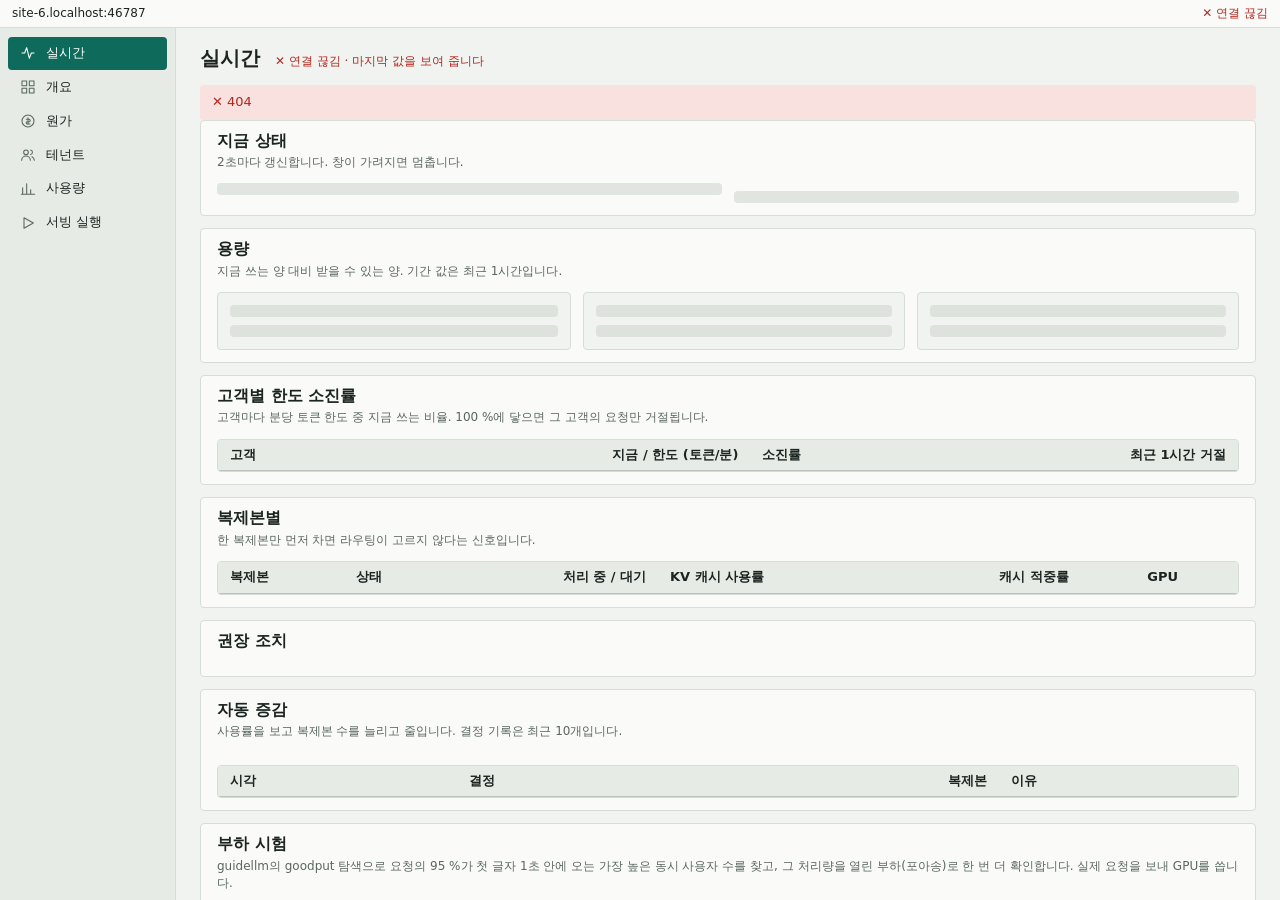
==== commit c687b304: "Find capacity with guidellm's goodput search and confirm it under open-loop load Co-Authored-By: Cla" ====
--- a/desktop/web/index.html
+++ b/desktop/web/index.html
@@ -39,7 +39,7 @@
         <div id="live-auto-err"></div>
         <div class="row" id="live-auto"></div>
         <div class="tablewrap"><table><thead><tr><th>시각</th><th>결정</th><th class="num">복제본</th><th>이유</th></tr></thead><tbody id="live-decisions"></tbody></table></div></div>
-      <div class="card" id="lt-card"><header><h2>부하 시험</h2><p>단계별로 동시 사용자를 늘려 첫 글자 p99가 1초 이하인 최대 처리량을 잽니다. 실제 요청을 보내 GPU를 씁니다.</p></header>
+      <div class="card" id="lt-card"><header><h2>부하 시험</h2><p>guidellm의 goodput 탐색으로 요청의 95 %가 첫 글자 1초 안에 오는 가장 높은 동시 사용자 수를 찾고, 그 처리량을 열린 부하(포아송)로 한 번 더 확인합니다. 실제 요청을 보내 GPU를 씁니다.</p></header>
         <div class="row">
           <label class="row">최대 사용자 <input id="lt-users" type="number" min="1" max="100" value="20" style="width:80px" aria-label="최대 사용자"></label>
           <label class="row"><input id="lt-auto" type="checkbox"> 자동 증감 켠 채로 시험</label>
--- a/desktop/web/app.css
+++ b/desktop/web/app.css
@@ -169,6 +169,9 @@
 tbody tr.sel td:first-child { box-shadow: inset 3px 0 var(--accent); }
 .errbox.inline { margin: var(--sp-3) 0 0; }
 .okbox { margin: var(--sp-3) 0 0; padding: var(--sp-2) var(--sp-3); border-radius: var(--radius); background: var(--ok-soft); color: var(--ok); }
+.lt-detail { margin: var(--sp-2) 0 0; }
+.lt-detail summary { cursor: pointer; }
+.lt-detail > div { margin-top: var(--sp-1); }
 .infobox { margin: var(--sp-3) 0 0; padding: var(--sp-2) var(--sp-3); border-radius: var(--radius); background: var(--accent-soft); }
 .okbox:empty, .infobox:empty, .errbox:empty { display: none; }
 .kv { display: grid; grid-template-columns: repeat(auto-fit, minmax(170px, 1fr)); gap: var(--sp-3); }
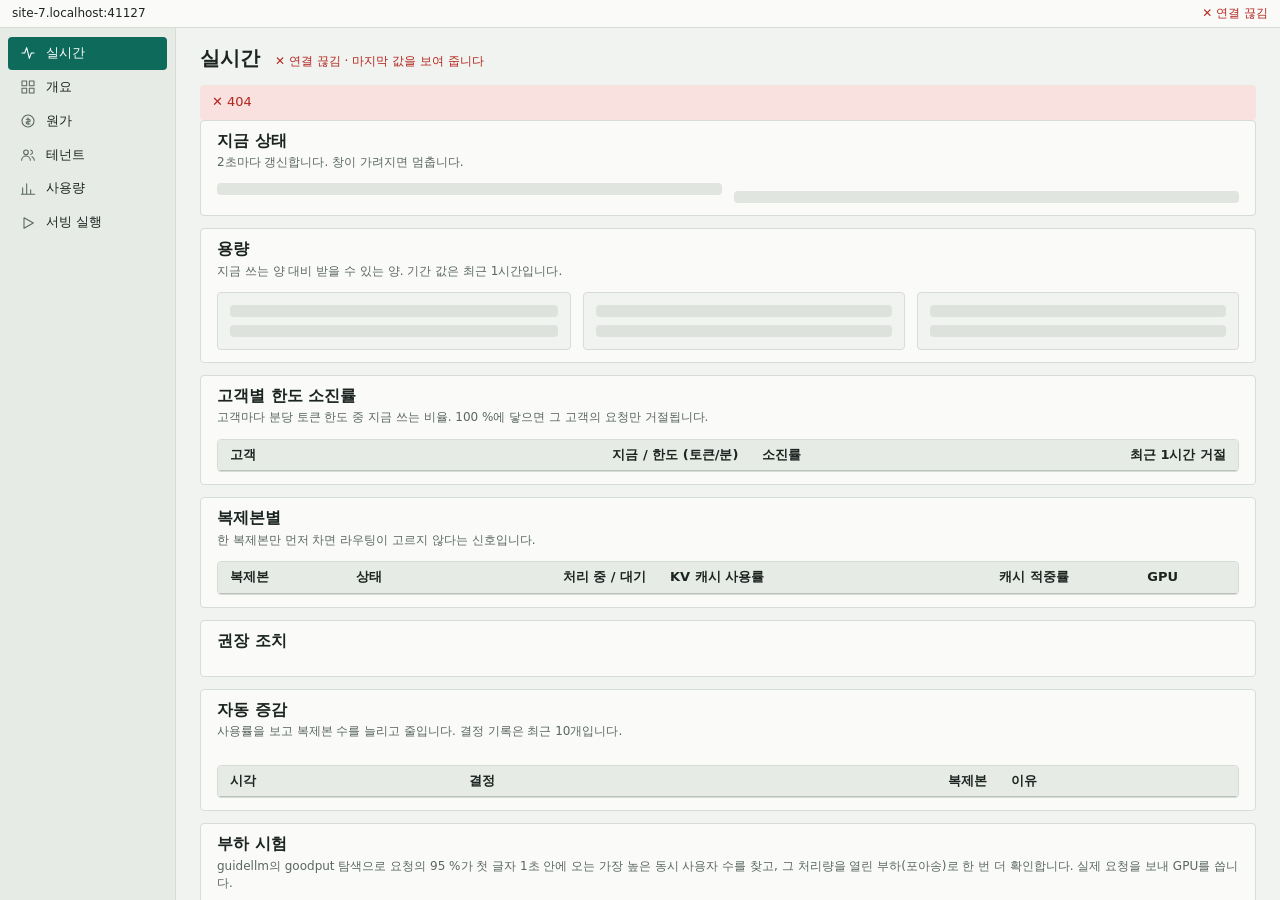
==== commit d6e200dd: "Bound the load-test process wait and label unconfirmed capacity Co-Authored-By: Claude Opus 5.5 <nor" ====
--- a/desktop/web/index.html
+++ b/desktop/web/index.html
@@ -42,6 +42,7 @@
       <div class="card" id="lt-card"><header><h2>부하 시험</h2><p>guidellm의 goodput 탐색으로 요청의 95 %가 첫 글자 1초 안에 오는 가장 높은 동시 사용자 수를 찾고, 그 처리량을 열린 부하(포아송)로 한 번 더 확인합니다. 실제 요청을 보내 GPU를 씁니다.</p></header>
         <div class="row">
           <label class="row">최대 사용자 <input id="lt-users" type="number" min="1" max="100" value="20" style="width:80px" aria-label="최대 사용자"></label>
+          <label class="row">단계 시간 <input id="lt-secs" type="number" min="10" max="300" value="30" style="width:70px" aria-label="단계 시간(초)">초</label>
           <label class="row"><input id="lt-auto" type="checkbox"> 자동 증감 켠 채로 시험</label>
           <button class="btn primary" id="lt-start">시작</button>
         </div>
